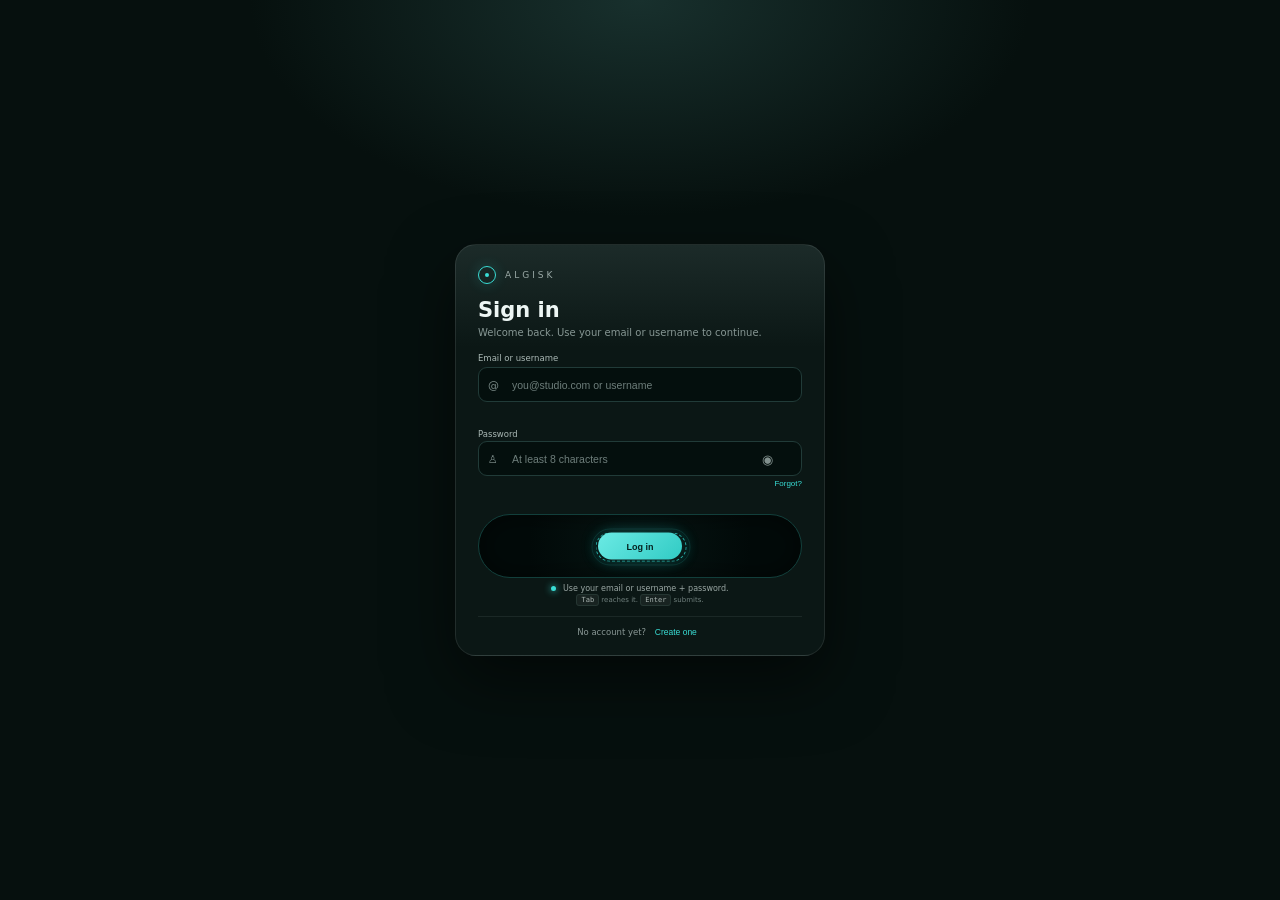
==== index.html @ 67c8831d "Add files via upload" ====
<!doctype html>
<html lang="en"><head><meta charset="UTF-8"><meta name="viewport" content="width=device-width,initial-scale=1">
<title>ALGISK — Authentication</title><link rel="stylesheet" href="style.css"></head>
<body><main class="card">
<header class="brand"><span class="logo"><i></i></span><span>ALGISK</span></header>
<h1 id="title">Sign in</h1><p id="subtitle">Welcome back. Use your email or username to continue.</p>
<form id="form" novalidate>
<div class="field usernameField"><label>Username</label><div class="input"><b>@</b><input id="username" placeholder="Choose a username" maxlength="24" autocomplete="username"><span class="check">✓</span></div><small id="usernameError"></small></div>
<div class="field"><div class="labelrow"><label id="idLabel">Email or username</label></div><div class="input"><b id="idIcon">@</b><input id="identifier" placeholder="you@studio.com or username" autocomplete="username"><span class="check">✓</span></div><small id="idError"></small></div>
<div class="field"><label>Password</label><div class="input"><b>♙</b><input id="password" type="password" placeholder="At least 8 characters" autocomplete="current-password"><button type="button" id="eye">◉</button><span class="check">✓</span></div>
<div class="password-actions"><button type="button" class="forgot" id="forgot">Forgot?</button></div>
<div class="strength" id="strength"><i></i><i></i><i></i><i></i><em></em></div><small id="passError"></small></div>
<div class="field confirmField"><label>Confirm password</label><div class="input"><b>♙</b><input id="confirm" type="password" placeholder="Repeat your password" autocomplete="new-password"><span class="check">✓</span></div><small id="confirmError"></small></div>
<div class="runaway" id="runaway">
      <div class="destination" id="destination" aria-hidden="true">
        <span id="destinationText">Log in</span>
      </div>
      <svg class="tether-svg" aria-hidden="true">
        <line id="tetherLine" x1="50%" y1="50%" x2="50%" y2="50%"></line>
        <circle id="tetherAnchor" cx="50%" cy="50%" r="7"></circle>
        <circle id="tetherCore" cx="50%" cy="50%" r="2.5"></circle>
      </svg>
      <button id="submit" type="submit"><span id="btnText">Log in</span><i class="spinner"></i></button>
    </div>
<p class="hint" id="hint"><span></span> Complete the fields to unlock the button.</p><p class="keys"><kbd>Tab</kbd> reaches it. <kbd>Enter</kbd> submits.</p>
</form><div class="line"></div><p class="switch"><span id="switchText">No account yet?</span> <button type="button" id="switch">Create one</button></p>
</main><div id="toast"></div><script src="script.js"></script></body></html>
---- style.css ----
*{box-sizing:border-box}
:root{--bg:#06100e;--card:#101c1a;--cyan:#39ddd5;--text:#edf6f4;--muted:#879794;--danger:#ff7d84}
body{margin:0;min-height:100vh;display:grid;place-items:center;padding:16px;background:radial-gradient(650px 360px at 50% 0,#18302d,transparent 60%),#06100e;color:var(--text);font-family:Inter,system-ui,-apple-system,Segoe UI,sans-serif}
.card{width:min(100%,370px);padding:21px 22px 17px;border:1px solid #ffffff18;border-radius:21px;background:linear-gradient(#1c2b29,#0b1715 25%);box-shadow:0 25px 65px #0008}
.brand{display:flex;align-items:center;gap:9px;color:#9aa9a6;font-size:9px;letter-spacing:3px;margin-bottom:14px}
.logo{width:18px;height:18px;border:1.5px solid var(--cyan);border-radius:50%;display:grid;place-items:center;box-shadow:0 0 14px #39ddd533}.logo i{width:4px;height:4px;border-radius:50%;background:var(--cyan)}
h1{margin:0 0 4px;font-size:21px}#subtitle{margin:0 0 13px;color:var(--muted);font-size:10px;line-height:1.4}
.field{margin-bottom:8px}.usernameField,.confirmField{display:none}.signup .usernameField,.signup .confirmField{display:block}
label,.forgot{font-size:8.5px;color:#aab8b5}.labelrow{display:flex;justify-content:space-between;align-items:center;margin-bottom:4px}
.forgot{border:0;background:none;color:var(--cyan);cursor:pointer;padding:0}.input{height:35px;position:relative}
.input input{width:100%;height:100%;border:1px solid #213b38;border-radius:9px;outline:0;background:#030d0ccc;color:var(--text);padding:0 38px 0 33px;font-size:10.5px}.input input:focus{border-color:var(--cyan);box-shadow:0 0 0 2px #39ddd51c}.input input::placeholder{color:#6e7e7b}
.input b{position:absolute;z-index:2;left:10px;top:50%;transform:translateY(-50%);color:#7c8c89;font-size:11px;font-weight:400}
.input #eye{position:absolute;right:29px;top:50%;transform:translateY(-50%);border:0;background:none;color:#82918e;cursor:pointer;padding:0}
.check{position:absolute;right:8px;top:50%;transform:translateY(-50%) scale(.6);width:14px;height:14px;border-radius:50%;display:grid;place-items:center;background:var(--cyan);color:#06211f;font-size:8px;font-weight:900;opacity:0;transition:.16s}.field.valid .check{opacity:1;transform:translateY(-50%) scale(1)}.field.valid input{border-color:#128c87}
small{display:block;height:10px;margin-top:2px;color:var(--danger);font-size:7.5px}
.password-actions{height:12px;display:flex;justify-content:flex-end;align-items:center;margin-top:1px}.password-actions .forgot{font-size:8px}
.strength{height:2px;display:flex;gap:2px;margin-top:3px;opacity:0}.strength.show{opacity:1}.strength i{flex:1;background:#20322f;border-radius:5px}.strength em{font-style:normal;color:#7f8e8b;font-size:6.5px;margin-top:-4px;min-width:29px}
.runaway{height:64px;position:relative;overflow:hidden;border:1px solid #123f3b;border-radius:32px;background:radial-gradient(circle at 50% 50%,#071614,#020a09 68%);margin-top:2px;box-shadow:inset 0 0 28px #0008}
.destination{position:absolute;left:50%;top:50%;width:91px;height:29px;transform:translate(-50%,-50%);border:1px dashed #28b7b0;border-radius:17px;background:#071311;box-shadow:0 0 16px #25bdb533;display:grid;place-items:center;color:#7caaa6;font-size:9px;opacity:.92;z-index:1;pointer-events:none;transition:left .2s ease,top .2s ease}
.destination:before{content:"";position:absolute;inset:-5px;border-radius:21px;border:1px solid #1c77724a;animation:targetPulse 1.8s ease-in-out infinite}
.destination span{opacity:.72}
.tether-svg{position:absolute;inset:0;width:100%;height:100%;overflow:visible;pointer-events:none;z-index:2}
#tetherLine{stroke:#31aaa4;stroke-width:1.7;stroke-dasharray:2.5 3.5;stroke-linecap:round;filter:drop-shadow(0 0 3px #39ddd566);transition:x2 .12s cubic-bezier(.15,.9,.15,1),y2 .12s cubic-bezier(.15,.9,.15,1)}
#tetherAnchor{fill:#061411;stroke:#39ddd5;stroke-width:1.6;filter:drop-shadow(0 0 5px #39ddd566)}
#tetherCore{fill:#39ddd5;filter:drop-shadow(0 0 5px #39ddd5)}
.runaway button{position:absolute;left:50%;top:50%;transform:translate(-50%,-50%) rotate(0deg);width:84px;height:27px;border:0;border-radius:16px;background:linear-gradient(135deg,#6beae4,#31cbc4);color:#06211f;font-size:9px;font-weight:750;cursor:pointer;transition:left .12s cubic-bezier(.15,.9,.15,1),top .12s cubic-bezier(.15,.9,.15,1),transform .08s;box-shadow:0 0 20px #39ddd52b;z-index:3;user-select:none}
.runaway button.ready{width:91px}.runaway button:active{transform:translate(-50%,-50%) scale(.96)}
.spinner{display:none;width:11px;height:11px;border:2px solid #063c3940;border-top-color:#063c39;border-radius:50%;animation:spin .65s linear infinite}.loading .spinner{display:inline-block}.loading #btnText{display:none}
.hint{text-align:center;color:#9aa7a4;font-size:8px;margin:6px 0 3px}.hint span{display:inline-block;width:5px;height:5px;background:var(--cyan);border-radius:50%;box-shadow:0 0 7px var(--cyan);margin-right:4px}
.keys{text-align:center;color:#71807e;font-size:7px;margin:0}kbd{padding:1px 4px;border:1px solid #253632;border-radius:3px;background:#182321;color:#aab5b2;font-size:7px}
.line{height:1px;background:#82979322;margin:12px 0 9px}.switch{text-align:center;color:#899795;font-size:8.5px;margin:0}.switch button{border:0;background:none;color:var(--cyan);cursor:pointer;font-size:8.5px}
#toast{position:fixed;bottom:20px;left:50%;transform:translate(-50%,15px);opacity:0;background:#0c1c19;border:1px solid #1d4d48;border-radius:9px;padding:9px 13px;font-size:9px;pointer-events:none;transition:.2s}#toast.show{opacity:1;transform:translate(-50%,0)}
@keyframes spin{to{transform:rotate(360deg)}}
.runaway button{transition:left .24s cubic-bezier(.18,.88,.2,1),top .24s cubic-bezier(.18,.88,.2,1),transform .24s cubic-bezier(.18,.88,.2,1),width .16s}
@keyframes targetPulse{0%,100%{opacity:.25;transform:scale(.96)}50%{opacity:.75;transform:scale(1.04)}}
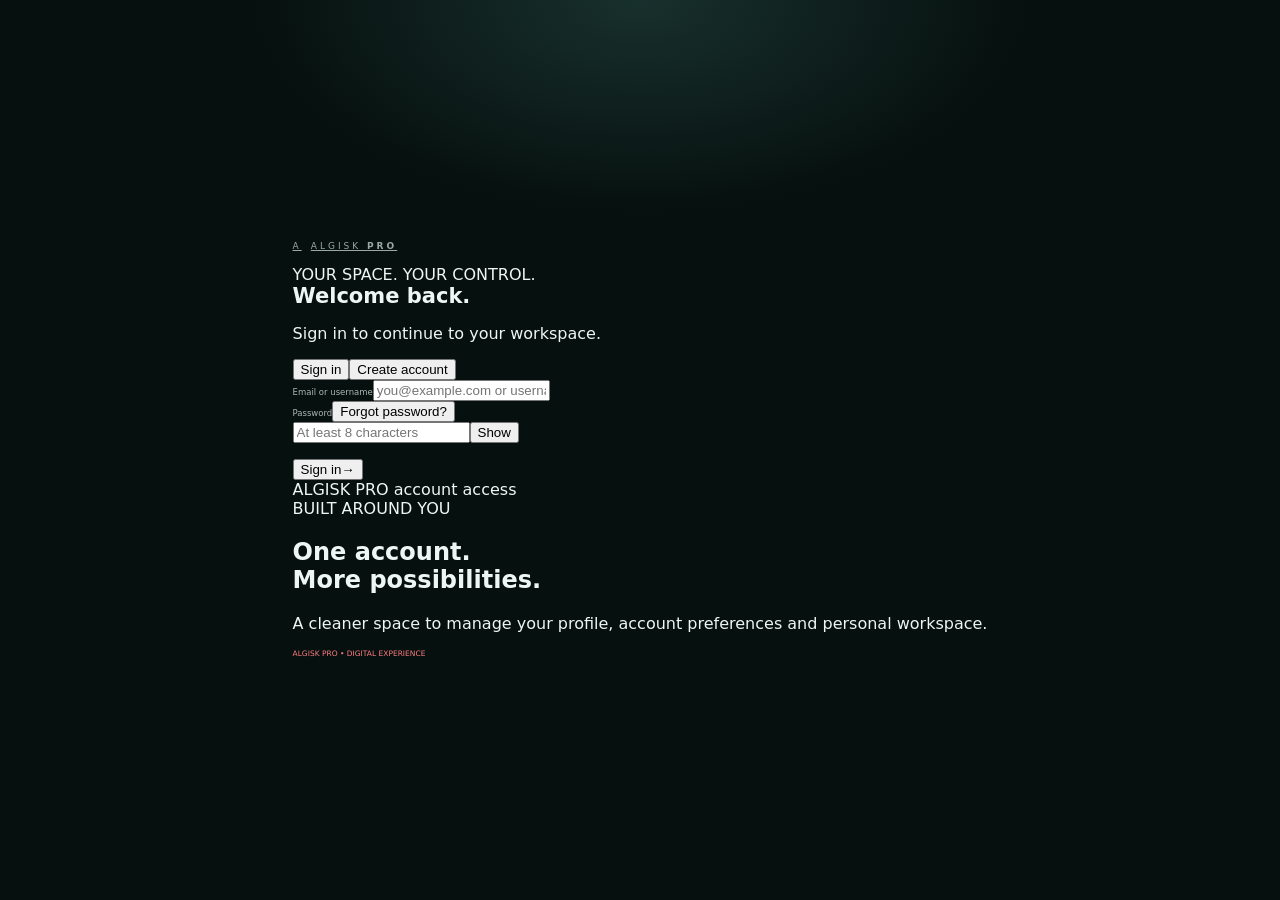
==== commit 4b882832: "Build ALGISK PRO authentication and dashboard experience" ====
--- a/index.html
+++ b/index.html
@@ -1,27 +1,30 @@
 <!doctype html>
-<html lang="en"><head><meta charset="UTF-8"><meta name="viewport" content="width=device-width,initial-scale=1">
-<title>ALGISK — Authentication</title><link rel="stylesheet" href="style.css"></head>
-<body><main class="card">
-<header class="brand"><span class="logo"><i></i></span><span>ALGISK</span></header>
-<h1 id="title">Sign in</h1><p id="subtitle">Welcome back. Use your email or username to continue.</p>
-<form id="form" novalidate>
-<div class="field usernameField"><label>Username</label><div class="input"><b>@</b><input id="username" placeholder="Choose a username" maxlength="24" autocomplete="username"><span class="check">✓</span></div><small id="usernameError"></small></div>
-<div class="field"><div class="labelrow"><label id="idLabel">Email or username</label></div><div class="input"><b id="idIcon">@</b><input id="identifier" placeholder="you@studio.com or username" autocomplete="username"><span class="check">✓</span></div><small id="idError"></small></div>
-<div class="field"><label>Password</label><div class="input"><b>♙</b><input id="password" type="password" placeholder="At least 8 characters" autocomplete="current-password"><button type="button" id="eye">◉</button><span class="check">✓</span></div>
-<div class="password-actions"><button type="button" class="forgot" id="forgot">Forgot?</button></div>
-<div class="strength" id="strength"><i></i><i></i><i></i><i></i><em></em></div><small id="passError"></small></div>
-<div class="field confirmField"><label>Confirm password</label><div class="input"><b>♙</b><input id="confirm" type="password" placeholder="Repeat your password" autocomplete="new-password"><span class="check">✓</span></div><small id="confirmError"></small></div>
-<div class="runaway" id="runaway">
-      <div class="destination" id="destination" aria-hidden="true">
-        <span id="destinationText">Log in</span>
-      </div>
-      <svg class="tether-svg" aria-hidden="true">
-        <line id="tetherLine" x1="50%" y1="50%" x2="50%" y2="50%"></line>
-        <circle id="tetherAnchor" cx="50%" cy="50%" r="7"></circle>
-        <circle id="tetherCore" cx="50%" cy="50%" r="2.5"></circle>
-      </svg>
-      <button id="submit" type="submit"><span id="btnText">Log in</span><i class="spinner"></i></button>
-    </div>
-<p class="hint" id="hint"><span></span> Complete the fields to unlock the button.</p><p class="keys"><kbd>Tab</kbd> reaches it. <kbd>Enter</kbd> submits.</p>
-</form><div class="line"></div><p class="switch"><span id="switchText">No account yet?</span> <button type="button" id="switch">Create one</button></p>
-</main><div id="toast"></div><script src="script.js"></script></body></html>+<html lang="en">
+<head>
+<meta charset="UTF-8"><meta name="viewport" content="width=device-width,initial-scale=1">
+<meta name="theme-color" content="#07100f"><meta name="description" content="ALGISK PRO secure sign in and account creation">
+<title>ALGISK PRO — Welcome</title><link rel="stylesheet" href="style.css">
+</head>
+<body class="auth-page">
+<main class="auth-shell">
+<section class="auth-card">
+<a class="brand" href="index.html" aria-label="ALGISK PRO home"><span class="brand-mark">A</span><span>ALGISK <b>PRO</b></span></a>
+<div class="eyebrow">YOUR SPACE. YOUR CONTROL.</div>
+<h1 id="formTitle">Welcome back<span>.</span></h1>
+<p class="intro" id="formSubtitle">Sign in to continue to your workspace.</p>
+<div class="tabs" role="tablist"><button class="tab active" id="loginTab" type="button">Sign in</button><button class="tab" id="signupTab" type="button">Create account</button></div>
+<form id="authForm" novalidate>
+<div class="form-field" id="nameField" hidden><label for="fullName">Full name</label><input id="fullName" type="text" placeholder="Your name" autocomplete="name" maxlength="60"></div>
+<div class="form-field" id="usernameField" hidden><label for="username">Username</label><input id="username" type="text" placeholder="Choose a username" autocomplete="username" minlength="3" maxlength="24"></div>
+<div class="form-field"><label for="identifier" id="identifierLabel">Email or username</label><input id="identifier" type="text" placeholder="you@example.com or username" autocomplete="username" required></div>
+<div class="form-field"><div class="field-heading"><label for="password">Password</label><button class="text-button" type="button" id="forgotBtn">Forgot password?</button></div><div class="password-wrap"><input id="password" type="password" placeholder="At least 8 characters" autocomplete="current-password" required><button type="button" class="show-password" id="togglePassword" aria-label="Show password">Show</button></div></div>
+<div class="form-field" id="confirmField" hidden><label for="confirmPassword">Confirm password</label><input id="confirmPassword" type="password" placeholder="Enter password again" autocomplete="new-password"></div>
+<p class="form-message" id="formMessage" role="status" aria-live="polite"></p>
+<button class="primary-button" id="submitBtn" type="submit"><span id="submitText">Sign in</span><span class="button-arrow">→</span></button>
+</form>
+<div class="auth-foot"><span class="status-dot"></span> ALGISK PRO account access</div>
+</section>
+<aside class="auth-aside"><div class="aside-orb"></div><div class="aside-content"><span class="eyebrow">BUILT AROUND YOU</span><h2>One account.<br><span>More possibilities.</span></h2><p>A cleaner space to manage your profile, account preferences and personal workspace.</p><div class="aside-line"></div><small>ALGISK PRO <span>•</span> DIGITAL EXPERIENCE</small></div></aside>
+</main>
+<script src="script.js"></script>
+</body></html>
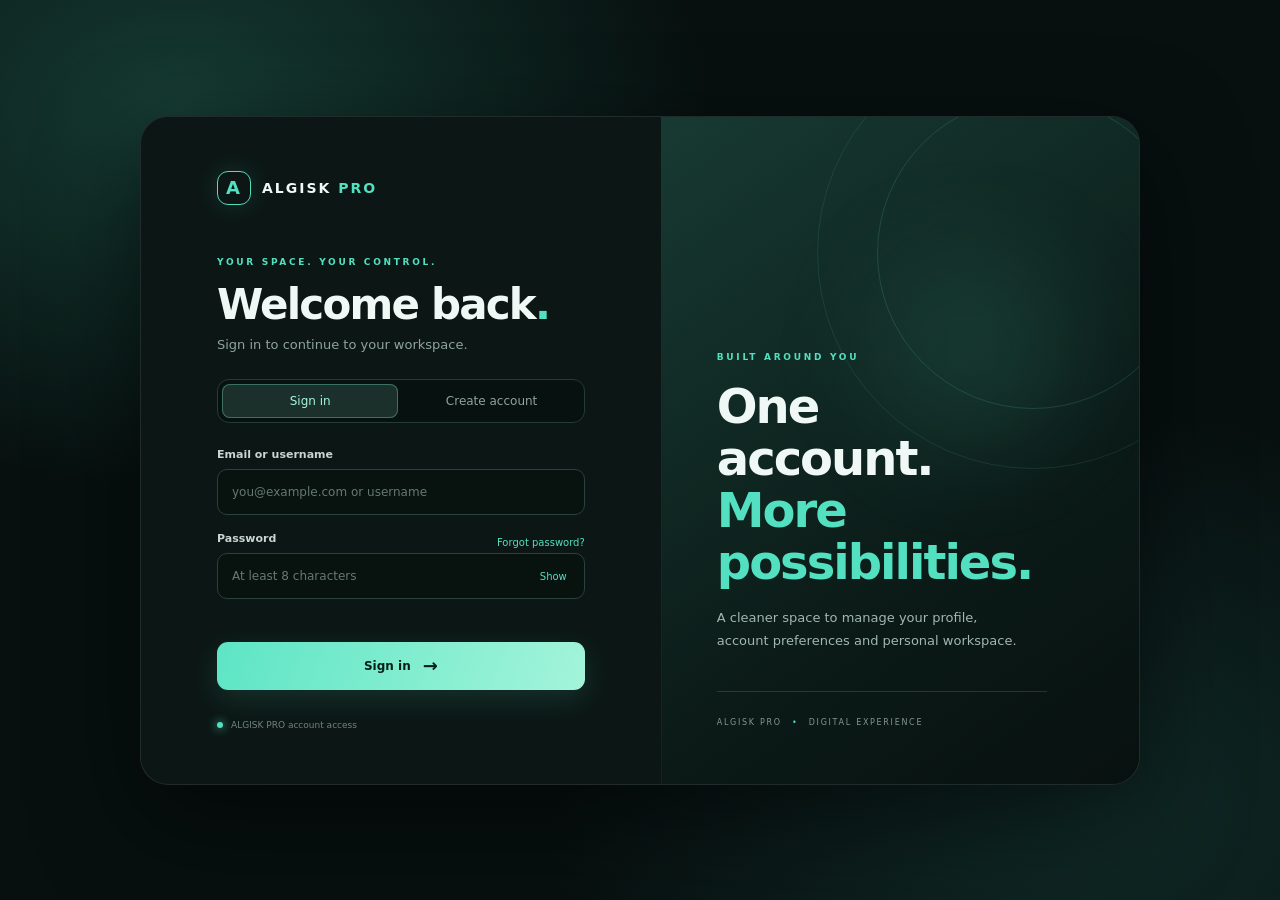
==== commit 8e9d8a10: "Add show/hide control to confirm password" ====
--- a/index.html
+++ b/index.html
@@ -18,7 +18,7 @@
 <div class="form-field" id="usernameField" hidden><label for="username">Username</label><input id="username" type="text" placeholder="Choose a username" autocomplete="username" minlength="3" maxlength="24"></div>
 <div class="form-field"><label for="identifier" id="identifierLabel">Email or username</label><input id="identifier" type="text" placeholder="you@example.com or username" autocomplete="username" required></div>
 <div class="form-field"><div class="field-heading"><label for="password">Password</label><button class="text-button" type="button" id="forgotBtn">Forgot password?</button></div><div class="password-wrap"><input id="password" type="password" placeholder="At least 8 characters" autocomplete="current-password" required><button type="button" class="show-password" id="togglePassword" aria-label="Show password">Show</button></div></div>
-<div class="form-field" id="confirmField" hidden><label for="confirmPassword">Confirm password</label><input id="confirmPassword" type="password" placeholder="Enter password again" autocomplete="new-password"></div>
+<div class="form-field" id="confirmField" hidden><label for="confirmPassword">Confirm password</label><div class="password-wrap"><input id="confirmPassword" type="password" placeholder="Enter password again" autocomplete="new-password"><button type="button" class="show-password" data-toggle-password="confirmPassword" aria-label="Show confirm password" aria-pressed="false">Show</button></div></div>
 <p class="form-message" id="formMessage" role="status" aria-live="polite"></p>
 <button class="primary-button" id="submitBtn" type="submit"><span id="submitText">Sign in</span><span class="button-arrow">→</span></button>
 </form>
--- a/style.css
+++ b/style.css
@@ -1,35 +1,2 @@
-*{box-sizing:border-box}
-:root{--bg:#06100e;--card:#101c1a;--cyan:#39ddd5;--text:#edf6f4;--muted:#879794;--danger:#ff7d84}
-body{margin:0;min-height:100vh;display:grid;place-items:center;padding:16px;background:radial-gradient(650px 360px at 50% 0,#18302d,transparent 60%),#06100e;color:var(--text);font-family:Inter,system-ui,-apple-system,Segoe UI,sans-serif}
-.card{width:min(100%,370px);padding:21px 22px 17px;border:1px solid #ffffff18;border-radius:21px;background:linear-gradient(#1c2b29,#0b1715 25%);box-shadow:0 25px 65px #0008}
-.brand{display:flex;align-items:center;gap:9px;color:#9aa9a6;font-size:9px;letter-spacing:3px;margin-bottom:14px}
-.logo{width:18px;height:18px;border:1.5px solid var(--cyan);border-radius:50%;display:grid;place-items:center;box-shadow:0 0 14px #39ddd533}.logo i{width:4px;height:4px;border-radius:50%;background:var(--cyan)}
-h1{margin:0 0 4px;font-size:21px}#subtitle{margin:0 0 13px;color:var(--muted);font-size:10px;line-height:1.4}
-.field{margin-bottom:8px}.usernameField,.confirmField{display:none}.signup .usernameField,.signup .confirmField{display:block}
-label,.forgot{font-size:8.5px;color:#aab8b5}.labelrow{display:flex;justify-content:space-between;align-items:center;margin-bottom:4px}
-.forgot{border:0;background:none;color:var(--cyan);cursor:pointer;padding:0}.input{height:35px;position:relative}
-.input input{width:100%;height:100%;border:1px solid #213b38;border-radius:9px;outline:0;background:#030d0ccc;color:var(--text);padding:0 38px 0 33px;font-size:10.5px}.input input:focus{border-color:var(--cyan);box-shadow:0 0 0 2px #39ddd51c}.input input::placeholder{color:#6e7e7b}
-.input b{position:absolute;z-index:2;left:10px;top:50%;transform:translateY(-50%);color:#7c8c89;font-size:11px;font-weight:400}
-.input #eye{position:absolute;right:29px;top:50%;transform:translateY(-50%);border:0;background:none;color:#82918e;cursor:pointer;padding:0}
-.check{position:absolute;right:8px;top:50%;transform:translateY(-50%) scale(.6);width:14px;height:14px;border-radius:50%;display:grid;place-items:center;background:var(--cyan);color:#06211f;font-size:8px;font-weight:900;opacity:0;transition:.16s}.field.valid .check{opacity:1;transform:translateY(-50%) scale(1)}.field.valid input{border-color:#128c87}
-small{display:block;height:10px;margin-top:2px;color:var(--danger);font-size:7.5px}
-.password-actions{height:12px;display:flex;justify-content:flex-end;align-items:center;margin-top:1px}.password-actions .forgot{font-size:8px}
-.strength{height:2px;display:flex;gap:2px;margin-top:3px;opacity:0}.strength.show{opacity:1}.strength i{flex:1;background:#20322f;border-radius:5px}.strength em{font-style:normal;color:#7f8e8b;font-size:6.5px;margin-top:-4px;min-width:29px}
-.runaway{height:64px;position:relative;overflow:hidden;border:1px solid #123f3b;border-radius:32px;background:radial-gradient(circle at 50% 50%,#071614,#020a09 68%);margin-top:2px;box-shadow:inset 0 0 28px #0008}
-.destination{position:absolute;left:50%;top:50%;width:91px;height:29px;transform:translate(-50%,-50%);border:1px dashed #28b7b0;border-radius:17px;background:#071311;box-shadow:0 0 16px #25bdb533;display:grid;place-items:center;color:#7caaa6;font-size:9px;opacity:.92;z-index:1;pointer-events:none;transition:left .2s ease,top .2s ease}
-.destination:before{content:"";position:absolute;inset:-5px;border-radius:21px;border:1px solid #1c77724a;animation:targetPulse 1.8s ease-in-out infinite}
-.destination span{opacity:.72}
-.tether-svg{position:absolute;inset:0;width:100%;height:100%;overflow:visible;pointer-events:none;z-index:2}
-#tetherLine{stroke:#31aaa4;stroke-width:1.7;stroke-dasharray:2.5 3.5;stroke-linecap:round;filter:drop-shadow(0 0 3px #39ddd566);transition:x2 .12s cubic-bezier(.15,.9,.15,1),y2 .12s cubic-bezier(.15,.9,.15,1)}
-#tetherAnchor{fill:#061411;stroke:#39ddd5;stroke-width:1.6;filter:drop-shadow(0 0 5px #39ddd566)}
-#tetherCore{fill:#39ddd5;filter:drop-shadow(0 0 5px #39ddd5)}
-.runaway button{position:absolute;left:50%;top:50%;transform:translate(-50%,-50%) rotate(0deg);width:84px;height:27px;border:0;border-radius:16px;background:linear-gradient(135deg,#6beae4,#31cbc4);color:#06211f;font-size:9px;font-weight:750;cursor:pointer;transition:left .12s cubic-bezier(.15,.9,.15,1),top .12s cubic-bezier(.15,.9,.15,1),transform .08s;box-shadow:0 0 20px #39ddd52b;z-index:3;user-select:none}
-.runaway button.ready{width:91px}.runaway button:active{transform:translate(-50%,-50%) scale(.96)}
-.spinner{display:none;width:11px;height:11px;border:2px solid #063c3940;border-top-color:#063c39;border-radius:50%;animation:spin .65s linear infinite}.loading .spinner{display:inline-block}.loading #btnText{display:none}
-.hint{text-align:center;color:#9aa7a4;font-size:8px;margin:6px 0 3px}.hint span{display:inline-block;width:5px;height:5px;background:var(--cyan);border-radius:50%;box-shadow:0 0 7px var(--cyan);margin-right:4px}
-.keys{text-align:center;color:#71807e;font-size:7px;margin:0}kbd{padding:1px 4px;border:1px solid #253632;border-radius:3px;background:#182321;color:#aab5b2;font-size:7px}
-.line{height:1px;background:#82979322;margin:12px 0 9px}.switch{text-align:center;color:#899795;font-size:8.5px;margin:0}.switch button{border:0;background:none;color:var(--cyan);cursor:pointer;font-size:8.5px}
-#toast{position:fixed;bottom:20px;left:50%;transform:translate(-50%,15px);opacity:0;background:#0c1c19;border:1px solid #1d4d48;border-radius:9px;padding:9px 13px;font-size:9px;pointer-events:none;transition:.2s}#toast.show{opacity:1;transform:translate(-50%,0)}
-@keyframes spin{to{transform:rotate(360deg)}}
-.runaway button{transition:left .24s cubic-bezier(.18,.88,.2,1),top .24s cubic-bezier(.18,.88,.2,1),transform .24s cubic-bezier(.18,.88,.2,1),width .16s}
-@keyframes targetPulse{0%,100%{opacity:.25;transform:scale(.96)}50%{opacity:.75;transform:scale(1.04)}}
+:root{color-scheme:dark;--bg:#07100f;--panel:#0e1a18;--panel2:#122320;--line:#243b36;--text:#eff8f5;--muted:#8fa39d;--accent:#52e0c1;--accent2:#a4f5dc;--danger:#ff8585;--good:#68e4ad;font-family:Inter,ui-sans-serif,system-ui,-apple-system,"Segoe UI",sans-serif}*{box-sizing:border-box}body{margin:0;background:var(--bg);color:var(--text);min-height:100vh}button,input{font:inherit}button{cursor:pointer}.auth-page{display:grid;place-items:center;padding:28px;background:radial-gradient(ellipse at 14% 12%,#153b32 0,transparent 34%),radial-gradient(ellipse at 85% 90%,#102a27 0,transparent 35%),#07100f}.auth-shell{width:min(100%,1000px);min-height:650px;display:grid;grid-template-columns:1fr .92fr;border:1px solid #ffffff16;border-radius:28px;overflow:hidden;background:#0c1715;box-shadow:0 35px 100px #0008}.auth-card{padding:54px clamp(28px,6vw,76px);display:flex;flex-direction:column;justify-content:center}.brand{display:flex;align-items:center;gap:11px;text-decoration:none;color:var(--text);font-size:14px;font-weight:800;letter-spacing:2px;margin-bottom:52px}.brand b{color:var(--accent);font-weight:800}.brand-mark{width:34px;height:34px;border:1px solid #55dcb9;border-radius:11px;display:grid;place-items:center;color:var(--accent);font-size:18px;box-shadow:0 0 24px #52e0c122}.eyebrow{font-size:9px;letter-spacing:2.7px;color:var(--accent);font-weight:800}.auth-card h1{font-size:clamp(30px,4vw,42px);letter-spacing:-1.8px;margin:13px 0 8px}.auth-card h1 span{color:var(--accent)}.intro{color:var(--muted);font-size:13px;margin:0 0 27px}.tabs{display:grid;grid-template-columns:1fr 1fr;gap:5px;background:#07110f;border:1px solid var(--line);border-radius:12px;padding:4px;margin-bottom:25px}.tab{border:0;border-radius:8px;background:transparent;color:var(--muted);padding:10px;font-size:12px}.tab.active{background:#1b302b;color:var(--accent2);box-shadow:inset 0 0 0 1px #3b7162}.form-field{margin-bottom:17px}.form-field[hidden]{display:none}.form-field label{display:block;color:#c8d7d1;font-size:11px;font-weight:650;margin-bottom:8px}.field-heading{display:flex;align-items:center;justify-content:space-between}.text-button{border:0;background:none;color:var(--accent);font-size:10px;padding:0}.form-field input{width:100%;height:46px;border:1px solid #29423b;border-radius:10px;background:#08120f;color:var(--text);padding:0 14px;outline:none;font-size:12px;transition:border .2s,box-shadow .2s}.form-field input:focus{border-color:var(--accent);box-shadow:0 0 0 3px #52e0c11c}.form-field input::placeholder{color:#657971}.password-wrap{position:relative}.password-wrap input{padding-right:65px}.show-password{position:absolute;right:12px;top:50%;transform:translateY(-50%);border:0;background:none;color:var(--accent);font-size:10px}.form-message{min-height:18px;margin:0 0 8px;color:var(--danger);font-size:11px;line-height:1.5}.form-message.success{color:var(--good)}.primary-button{width:100%;height:48px;border:0;border-radius:11px;background:linear-gradient(110deg,#5de5c5,#a3f4d9);color:#062019;font-size:12px;font-weight:850;display:flex;align-items:center;justify-content:center;gap:12px;box-shadow:0 9px 28px #52e0c122;transition:transform .2s,filter .2s}.primary-button:hover{transform:translateY(-2px);filter:brightness(1.05)}.primary-button:disabled{opacity:.65;cursor:wait;transform:none}.button-arrow{font-size:18px}.auth-foot{display:flex;align-items:center;gap:8px;color:#71847c;font-size:9px;margin-top:30px}.status-dot{width:6px;height:6px;border-radius:50%;background:var(--accent);box-shadow:0 0 10px var(--accent)}.auth-aside{position:relative;overflow:hidden;display:flex;align-items:flex-end;padding:55px;background:linear-gradient(145deg,#173a32,#0b1a17 65%,#08110f);border-left:1px solid #ffffff10}.auth-aside:before,.auth-aside:after{content:"";position:absolute;border:1px solid #68e4c51c;border-radius:50%;width:430px;height:430px;right:-110px;top:-80px}.auth-aside:after{width:310px;height:310px;right:-50px;top:-20px;border-color:#68e4c528}.aside-orb{position:absolute;width:200px;height:200px;border-radius:50%;background:#50d9b31c;filter:blur(50px);right:14%;top:20%}.aside-content{position:relative;z-index:1;max-width:330px}.aside-content h2{font-size:clamp(34px,4vw,48px);letter-spacing:-2px;line-height:1.08;margin:17px 0}.aside-content h2 span{color:var(--accent)}.aside-content p{font-size:13px;color:#a1b8ae;line-height:1.8;max-width:300px}.aside-line{height:1px;background:#ffffff20;margin:38px 0 18px}.aside-content small{font-size:8px;letter-spacing:1.7px;color:#83988f}.aside-content small span{color:var(--accent);padding:0 6px}@media(max-width:760px){.auth-page{padding:14px}.auth-shell{grid-template-columns:1fr;min-height:0;max-width:480px}.auth-card{padding:35px 26px}.brand{margin-bottom:38px}.auth-aside{display:none}}@media(prefers-reduced-motion:reduce){*{scroll-behavior:auto!important;transition:none!important;animation:none!important}} 
+/* Dashboard */.dashboard-page{background:radial-gradient(ellipse at 80% 0,#15352e 0,transparent 30%),#07100f;min-height:100vh}.app-layout{display:grid;grid-template-columns:250px 1fr;min-height:100vh}.sidebar{background:#0a1513;border-right:1px solid #ffffff12;padding:28px 18px;display:flex;flex-direction:column}.sidebar .brand{margin:0 0 55px 8px}.side-label{font-size:9px;color:#667b72;letter-spacing:2px;padding:0 12px;margin-bottom:12px}.side-nav{display:grid;gap:6px}.side-nav a,.side-nav button{display:flex;align-items:center;gap:12px;padding:12px;border-radius:10px;color:#91a59c;text-decoration:none;border:0;background:none;text-align:left;font-size:12px}.side-nav a.active,.side-nav a:hover,.side-nav button:hover{background:#17312a;color:var(--accent2)}.nav-icon{width:20px;text-align:center;color:var(--accent)}.sidebar-bottom{margin-top:auto;border-top:1px solid #ffffff12;padding-top:18px}.profile-mini{display:flex;align-items:center;gap:10px;padding:10px}.avatar{width:36px;height:36px;border-radius:12px;background:linear-gradient(140deg,#56dfbd,#235e4d);display:grid;place-items:center;color:#062019;font-weight:900}.profile-mini strong{display:block;font-size:11px}.profile-mini small{color:var(--muted);font-size:9px}.main-area{padding:36px clamp(20px,5vw,60px);max-width:1500px;width:100%;margin:0 auto}.topbar{display:flex;justify-content:space-between;align-items:center;margin-bottom:38px}.topbar small{font-size:10px;color:var(--muted)}.topbar h1{font-size:26px;letter-spacing:-1px;margin:5px 0}.top-actions{display:flex;gap:10px}.outline-button{border:1px solid var(--line);background:#0e1a18;color:#c8d7d1;padding:10px 14px;border-radius:9px;font-size:10px}.welcome-panel{position:relative;overflow:hidden;padding:30px;border:1px solid #4bd7b52c;border-radius:18px;background:linear-gradient(110deg,#15372e,#10221e 70%);margin-bottom:22px}.welcome-panel:after{content:"";position:absolute;width:220px;height:220px;border:1px solid #76e8c51c;border-radius:50%;right:8%;top:-100px;box-shadow:0 0 0 25px #76e8c508,0 0 0 55px #76e8c505}.welcome-panel .eyebrow{font-size:8px}.welcome-panel h2{font-size:25px;margin:10px 0 6px;letter-spacing:-.8px}.welcome-panel p{font-size:11px;color:#a9c2b7;margin:0;max-width:470px;line-height:1.7}.stat-grid{display:grid;grid-template-columns:repeat(3,1fr);gap:14px;margin-bottom:22px}.stat-card,.content-card{border:1px solid #ffffff13;border-radius:15px;background:#0d1916;padding:21px}.stat-card small{color:var(--muted);font-size:10px}.stat-card strong{display:block;font-size:19px;margin-top:10px}.stat-card span{font-size:9px;color:var(--accent);display:block;margin-top:5px}.content-grid{display:grid;grid-template-columns:1.15fr .85fr;gap:14px}.content-card h3{font-size:13px;margin:0 0 18px}.activity-row{display:flex;gap:12px;align-items:flex-start;padding:13px 0;border-top:1px solid #ffffff0d}.activity-icon{width:30px;height:30px;border-radius:9px;background:#17332b;color:var(--accent);display:grid;place-items:center}.activity-row strong{font-size:10px;display:block}.activity-row small{font-size:9px;color:var(--muted);display:block;margin-top:4px}.quick-links{display:grid;gap:9px}.quick-links button{display:flex;justify-content:space-between;align-items:center;border:1px solid #ffffff12;border-radius:10px;padding:13px;background:#0a1412;color:#dce9e3;text-align:left;font-size:10px}.quick-links button span{color:var(--accent);font-size:16px}.profile-form{display:grid;gap:14px;max-width:600px}.profile-form label{font-size:10px;color:#aebfb7}.profile-form input{display:block;width:100%;margin-top:7px;height:43px;border:1px solid var(--line);border-radius:9px;background:#08120f;color:var(--text);padding:0 12px}.section-note{font-size:10px;color:var(--muted);line-height:1.7}.hidden{display:none!important}@media(max-width:900px){.app-layout{grid-template-columns:1fr}.sidebar{padding:14px 18px;border-right:0;border-bottom:1px solid #ffffff12;flex-direction:row;align-items:center;justify-content:space-between}.sidebar .brand{margin:0}.side-label,.sidebar-bottom{display:none}.side-nav{display:flex}.side-nav a,.side-nav button{padding:9px}.side-nav a span:last-child,.side-nav button span:last-child{display:none}.main-area{padding:25px 20px}}@media(max-width:620px){.stat-grid{grid-template-columns:1fr}.content-grid{grid-template-columns:1fr}.topbar{align-items:flex-start;gap:12px}.top-actions{flex-direction:column}.sidebar{align-items:flex-start;gap:14px;flex-direction:column}.side-nav{width:100%;justify-content:space-between}.side-nav a span:last-child,.side-nav button span:last-child{display:inline}.welcome-panel{padding:23px}.main-area{padding:20px 14px}}
